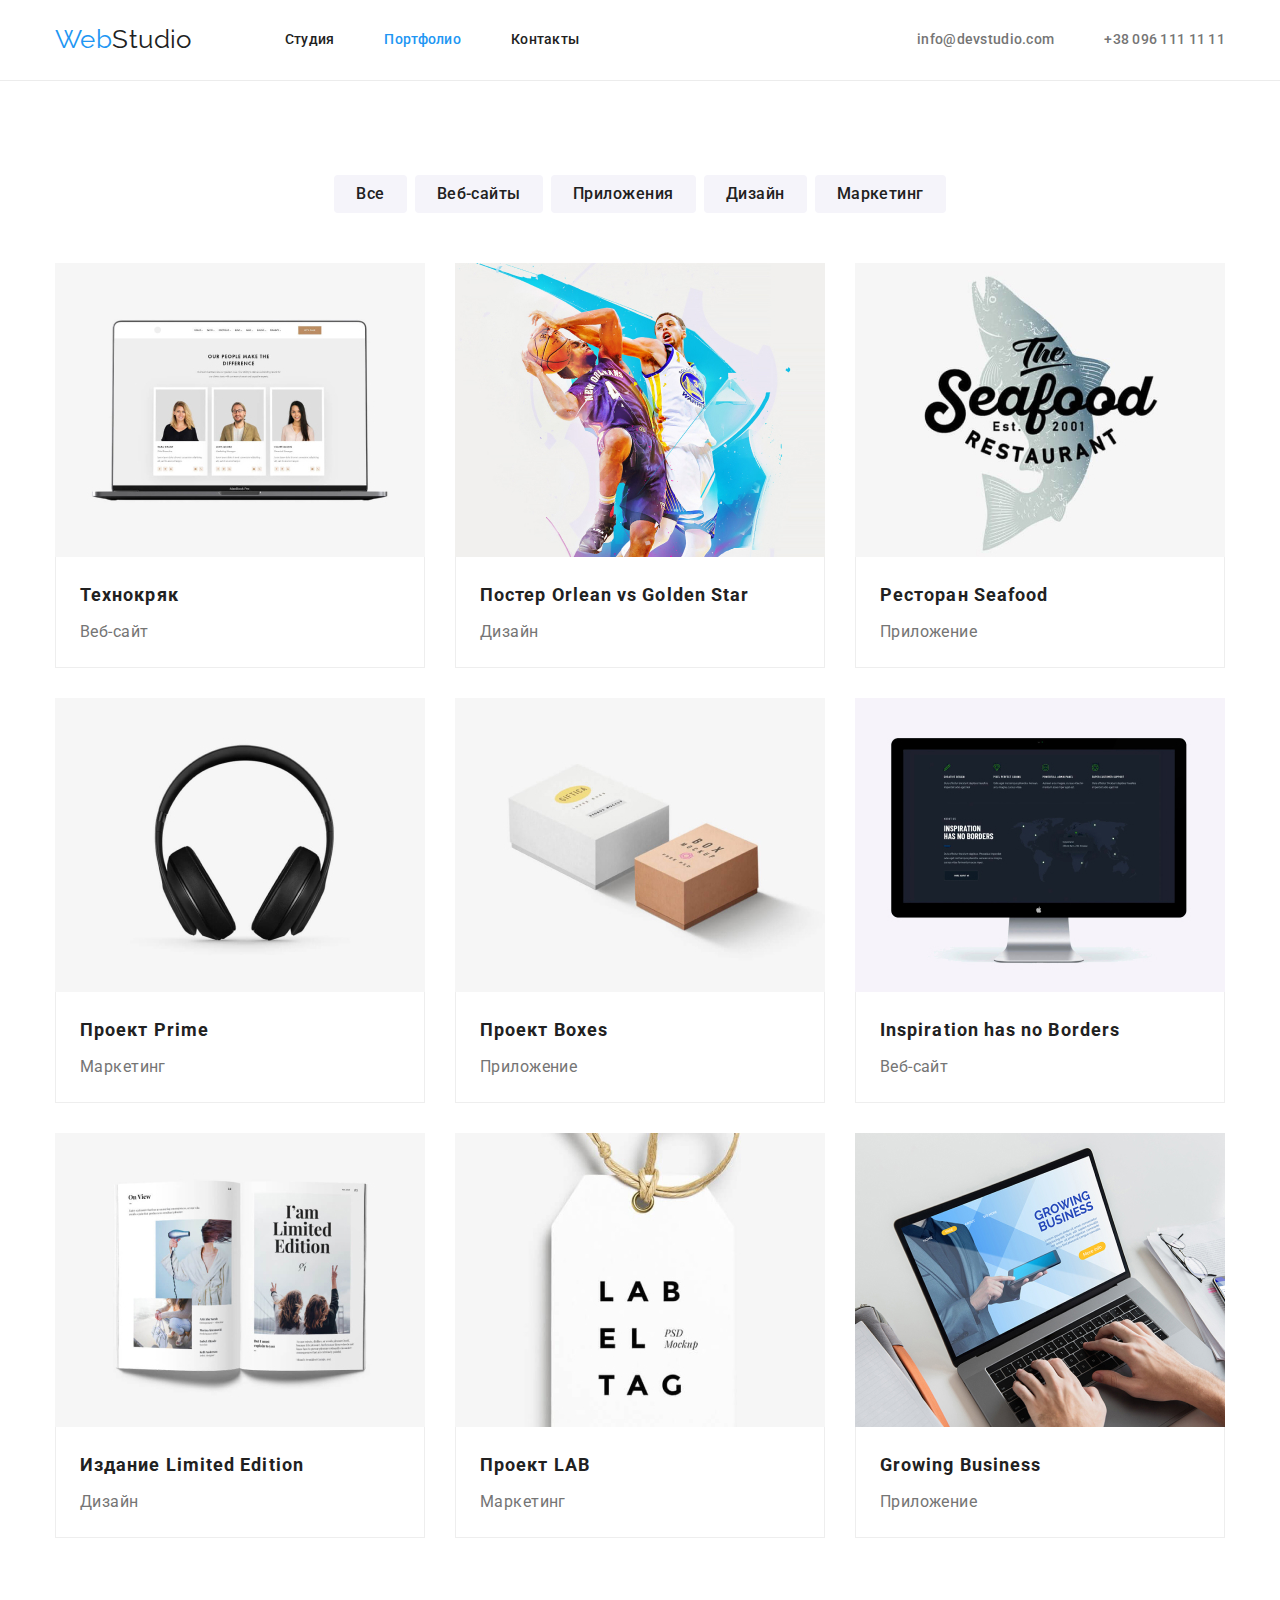
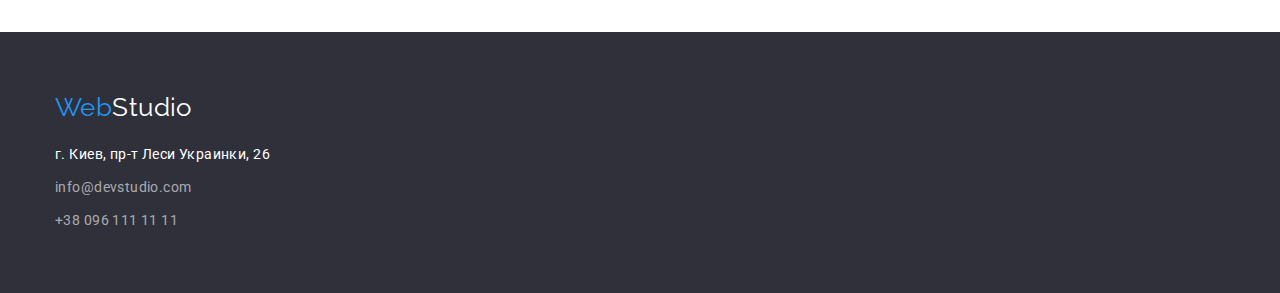
==== portfolio.html @ 444cf95f "Добавляет материалы с 3 дз плюс БЭМ" ====
<!DOCTYPE html>
<html lang="en">
  <head>
    <meta charset="UTF-8" />
    <meta name="viewport" content="width=device-width, initial-scale=1.0" />
    <title>WebStudio</title>
    <link
      href="https://fonts.googleapis.com/css2?family=Raleway:wght@700&family=Roboto:wght@400;500;700;900&display=swap"
      rel="stylesheet"
    />
    <link
      rel="stylesheet"
      href="https://cdnjs.cloudflare.com/ajax/libs/modern-normalize/1.0.0/modern-normalize.min.css"
    />
    <link rel="stylesheet" href="./css/common.css" />
    <link rel="stylesheet" href="./css/portfolio.css" />
  </head>
  <body>
    <!-- Шапка сайта -->
    <header class="header">
      <div class="container header__container">
        <a href="./index.html" class="logo logo__header">
          Web<span class="logo--dark">Studio</span>
        </a>
        <nav>
          <ul class="site-nav">
            <li class="site-nav__item">
              <a href="./index.html" class="site-nav__link">Студия</a>
            </li>
            <li class="site-nav__item">
              <a
                href="./portfolio.html"
                class="site-nav__link site-nav__link--current"
                >Портфолио</a
              >
            </li>
            <li class="site-nav__item">
              <a href="" class="site-nav__link">Контакты</a>
            </li>
          </ul>
        </nav>
        <ul class="contacts">
          <li class="contacts__item">
            <a href="mailto:info@devstudio.com" class="contacts__link"
              >info@devstudio.com</a
            >
          </li>
          <li class="item">
            <a href="tel:+380961111111" class="contacts__link"
              >+38 096 111 11 11</a
            >
          </li>
        </ul>
      </div>
    </header>

    <!-- Портфолио -->
    <main>
      <section class="section portfolio">
        <div class="container">
          <!-- Фильтр -->

          <ul class="filter-list">
            <li class="filter-list__item">
              <button class="button filter-list__button" type="button">
                Все
              </button>
            </li>
            <li class="filter-list__item">
              <button class="button filter-list__button" type="button">
                Веб-сайты
              </button>
            </li>
            <li class="filter-list__item">
              <button class="button filter-list__button" type="button">
                Приложения
              </button>
            </li>
            <li class="filter-list__item">
              <button class="button filter-list__button" type="button">
                Дизайн
              </button>
            </li>
            <li class="filter-list__item">
              <button class="button filter-list__button" type="button">
                Маркетинг
              </button>
            </li>
          </ul>

          <!-- Список проектов -->

          <ul class="project-list">
            <li class="project-list__item">
              <a href="" class="project-list__link">
                <img
                  src="./images/portfolio(1).jpg"
                  alt="Технокряк"
                  width="370"
                  height="294"
                />
                <div class="project-list__meta">
                  <h2 class="project-list__title">Технокряк</h2>
                  <p class="project-list__text">Веб-сайт</p>
                </div>
              </a>
            </li>
            <li class="project-list__item">
              <a href="" class="project-list__link">
                <img
                  src="./images/portfolio(2).jpg"
                  alt="Постер New Orlean vs Golden Star"
                  width="370"
                  height="294"
                />
                <div class="project-list__meta">
                  <h2 class="project-list__title">
                    Постер <span lang="en">Orlean vs Golden Star</span>
                  </h2>
                  <p class="project-list__text">Дизайн</p>
                </div>
              </a>
            </li>
            <li class="project-list__item">
              <a href="" class="project-list__link">
                <img
                  src="./images/portfolio(3).jpg"
                  alt="Ресторан Seafood"
                  width="370"
                  height="294"
                />
                <div class="project-list__meta">
                  <h2 class="project-list__title">
                    Ресторан <span lang="en">Seafood</span>
                  </h2>
                  <p class="project-list__text">Приложение</p>
                </div>
              </a>
            </li>
            <li class="project-list__item">
              <a href="" class="project-list__link">
                <img
                  src="./images/portfolio(4).jpg"
                  alt="Проект Prime"
                  width="370"
                  height="294"
                />
                <div class="project-list__meta">
                  <h2 class="project-list__title">
                    Проект <span lang="en">Prime</span>
                  </h2>
                  <p class="project-list__text">Маркетинг</p>
                </div>
              </a>
            </li>
            <li class="project-list__item">
              <a href="" class="project-list__link">
                <img
                  src="./images/portfolio(5).jpg"
                  alt="Проект Boxes"
                  width="370"
                  height="294"
                />
                <div class="project-list__meta">
                  <h2 class="project-list__title">
                    Проект <span lang="en">Boxes</span>
                  </h2>
                  <p class="project-list__text">Приложение</p>
                </div>
              </a>
            </li>
            <li class="project-list__item">
              <a href="" class="project-list__link">
                <img
                  src="./images/portfolio(6).jpg"
                  alt="Inspiration has no Borders"
                  width="370"
                  height="294"
                />
                <div class="project-list__meta">
                  <h2 class="project-list__title" lang="en">
                    Inspiration has no Borders
                  </h2>
                  <p class="project-list__text">Веб-сайт</p>
                </div>
              </a>
            </li>
            <li class="project-list__item">
              <a href="" class="project-list__link">
                <img
                  src="./images/portfolio(7).jpg"
                  alt="Издание Limited Edition"
                  width="370"
                  height="294"
                />
                <div class="project-list__meta">
                  <h2 class="project-list__title">
                    Издание <span lang="en">Limited Edition</span>
                  </h2>
                  <p class="project-list__text">Дизайн</p>
                </div>
              </a>
            </li>
            <li class="project-list__item">
              <a href="" class="project-list__link">
                <img
                  src="./images/portfolio(8).jpg"
                  alt="Проект LAB"
                  width="370"
                  height="294"
                />
                <div class="project-list__meta">
                  <h2 class="project-list__title">Проект LAB</h2>
                  <p class="project-list__text">Маркетинг</p>
                </div>
              </a>
            </li>
            <li class="project-list__item">
              <a href="" class="project-list__link">
                <img
                  src="./images/portfolio(9).jpg"
                  alt="Growing Business"
                  width="370"
                  height="294"
                />
                <div class="project-list__meta">
                  <h2 class="project-list__title" lang="en">
                    Growing Business
                  </h2>
                  <p class="project-list__text">Приложение</p>
                </div>
              </a>
            </li>
          </ul>
        </div>
      </section>
    </main>

    <!-- Подвал сайта -->
    <footer class="footer">
      <div class="container footer__container">
        <a href="./index.html" class="logo logo__footer">
          Web<span class="logo--light">Studio</span>
        </a>
        <address class="address">
          <ul>
            <li class="address__item">г. Киев, пр-т Леси Украинки, 26</li>
            <li class="address__item">
              <a href="mailto:info@devstudio.com" class="address__link"
                >info@devstudio.com</a
              >
            </li>
            <li class="address__item">
              <a href="tel:+380961111111" class="address__link"
                >+38 096 111 11 11</a
              >
            </li>
          </ul>
        </address>
      </div>
    </footer>
  </body>
</html>
---- css/common.css ----
/* цвет основного текста #757575 */
/* вторичный цвет текста (цвет заголовков) #212121 */
/* акцент #2196F3 */
/* цвет ссылок в адресе rgba(255, 255, 255, 0.6) */
/* основной цвет фона #FFFFFF */
/* вторичный цвет фона #F5F4FA */
/* цвет акцентов фота #2F303A */
/* основной цвет бордера в портфолио #EEEEEE */
/* вторичный цвет бордера в портфолио #ECECEC */

:root {
  --primary-text-color: #757575;
  --title-text-color: #212121;
  --accent-color: #2196f3;
  --primary-white-color: #ffffff;
  --secondary-bg-color: #f5f4fa;
  --accent-bg-color: #2f303a;
  --primary-border-color: #eeeeee;
  --secondary-border-color: #ececec;
}

body {
  background-color: var(--primary-white-color);

  color: var(--primary-text-color);
  font-family: Roboto, sans-serif;
  letter-spacing: 0.03em;
  font-size: 14px;
  line-height: 1.71;
}

ul {
  padding: 0;
  margin: 0;
  list-style: none;
}

img {
  display: block;
  max-width: 100%;
  height: auto;
}

.visually-hidden {
  position: absolute;
  width: 1px;
  height: 1px;
  margin: -1px;
  border: 0;
  padding: 0;
  clip: rect(0 0 0 0);
  overflow: hidden;
}

.container {
  margin-top: 0;
  margin-bottom: 0;
  margin-left: auto;
  margin-right: auto;
  width: 1200px;
  padding: 0 15px;

  /* outline: 2px solid tomato; */
}

/* .section {
  outline: 1px dotted turquoise;
} */

/* Button */
.button {
  display: inline-block;
  border-radius: 4px;
  border: none;

  color: var(--primary-white-color);
  background-color: var(--accent-color);
  font-family: inherit;

  font-weight: 700;
  font-size: 16px;
  line-height: 1.87;
  letter-spacing: 0.06em;
  text-align: center;
}

/* Page header */

.header {
  border-bottom: 1px solid var(--secondary-border-color);
}

.header__container {
  display: flex;
  align-items: center;
}

/* Logo */
.logo {
  color: var(--accent-color);

  font-family: Raleway, sans-serif;
  font-size: 26px;
  line-height: 1.2;
  text-decoration: none;
}

.logo__header {
  margin-right: 93px;
}

.logo--dark {
  color: var(--title-text-color);
}

.logo--light {
  color: var(--primary-white-color);
}

/* Site nav */

.site-nav {
  display: flex;
}

.site-nav__item:not(:last-child) {
  margin-right: 50px;
}

.site-nav__link {
  display: block;
  padding-top: 32px;
  padding-bottom: 32px;

  color: var(--title-text-color);
  font-weight: 500;
  font-size: 14px;
  line-height: 1.14;
  letter-spacing: 0.02em;
  text-decoration: none;
}

.site-nav__link:hover,
.site-nav__link:focus {
  color: var(--accent-color);
}

.site-nav__link--current {
  color: var(--accent-color);
}

/* Contacts */

.contacts {
  display: flex;
  margin-left: auto;
}

.contacts__item:not(:last-child) {
  margin-right: 50px;
}

.contacts__link {
  display: block;
  padding-top: 32px;
  padding-bottom: 32px;

  color: var(--primary-text-color);
  font-weight: 500;
  font-size: 14px;
  line-height: 1.14;
  letter-spacing: 0.02em;
  text-decoration: none;
}

.contacts__link:hover,
.contacts__link:focus {
  color: var(--accent-color);
}

/* Footer */

.footer {
  padding-top: 60px;
  padding-bottom: 60px;

  background-color: var(--accent-bg-color);
}

.logo__footer {
  display: inline-block;
  margin-bottom: 20px;
}

.address {
  color: var(--primary-white-color);
  font-style: normal;
  font-size: 14px;
  line-height: 1.71;
}

.address__link {
  color: rgba(255, 255, 255, 0.6);
  font-size: 14px;
  line-height: 1.71;
  text-decoration: none;
}
.address__item:not(:last-child) {
  margin-bottom: 9px;
}
---- css/portfolio.css ----
.portfolio {
  padding-top: 94px;
  padding-bottom: 94px;
}

/* Filtr */

.filter-list {
  display: flex;
  justify-content: center;
  margin-bottom: 50px;
}

.filter-list__item:not(:last-child) {
  margin-right: 8px;
}

.filter-list__button {
  padding: 6px 22px;

  color: var(--title-text-color);
  background-color: var(--secondary-bg-color);
  font-weight: 500;
  font-size: 16px;
  line-height: 1.62;
  letter-spacing: 0.03em;
}

.filter-list__button:hover,
.filter-list__button:focus {
  color: var(--primary-white-color);
  background-color: var(--accent-color);
  box-shadow: 0px 3px 1px rgba(0, 0, 0, 0.1), 0px 1px 2px rgba(0, 0, 0, 0.08),
    0px 2px 2px rgba(0, 0, 0, 0.12);
}

/* Projects */

.project-list {
  display: flex;
  flex-wrap: wrap;
}

.project-list__item {
  flex-basis: calc((100% - 2 * 30px) / 3);
}

.project-list__item:not(:nth-child(3n)) {
  margin-right: 30px;
}

.project-list__item:not(:nth-last-child(-n + 3)) {
  margin-bottom: 30px;
}

.project-list__link {
  color: inherit;
  text-decoration: none;
  display: block;
}

.project-list__meta {
  padding: 20px 24px;
  border-right: 1px solid var(--primary-border-color);
  border-bottom: 1px solid var(--primary-border-color);
  border-left: 1px solid var(--primary-border-color);
}

.project-list__title {
  margin-top: 0;
  margin-bottom: 4px;
  color: var(--title-text-color);
  font-weight: 700;
  font-size: 18px;
  line-height: 2;
  letter-spacing: 0.06em;
}

.project-list__text {
  margin-top: 0;
  margin-bottom: 0;
  font-size: 16px;
  line-height: 1.87;
}
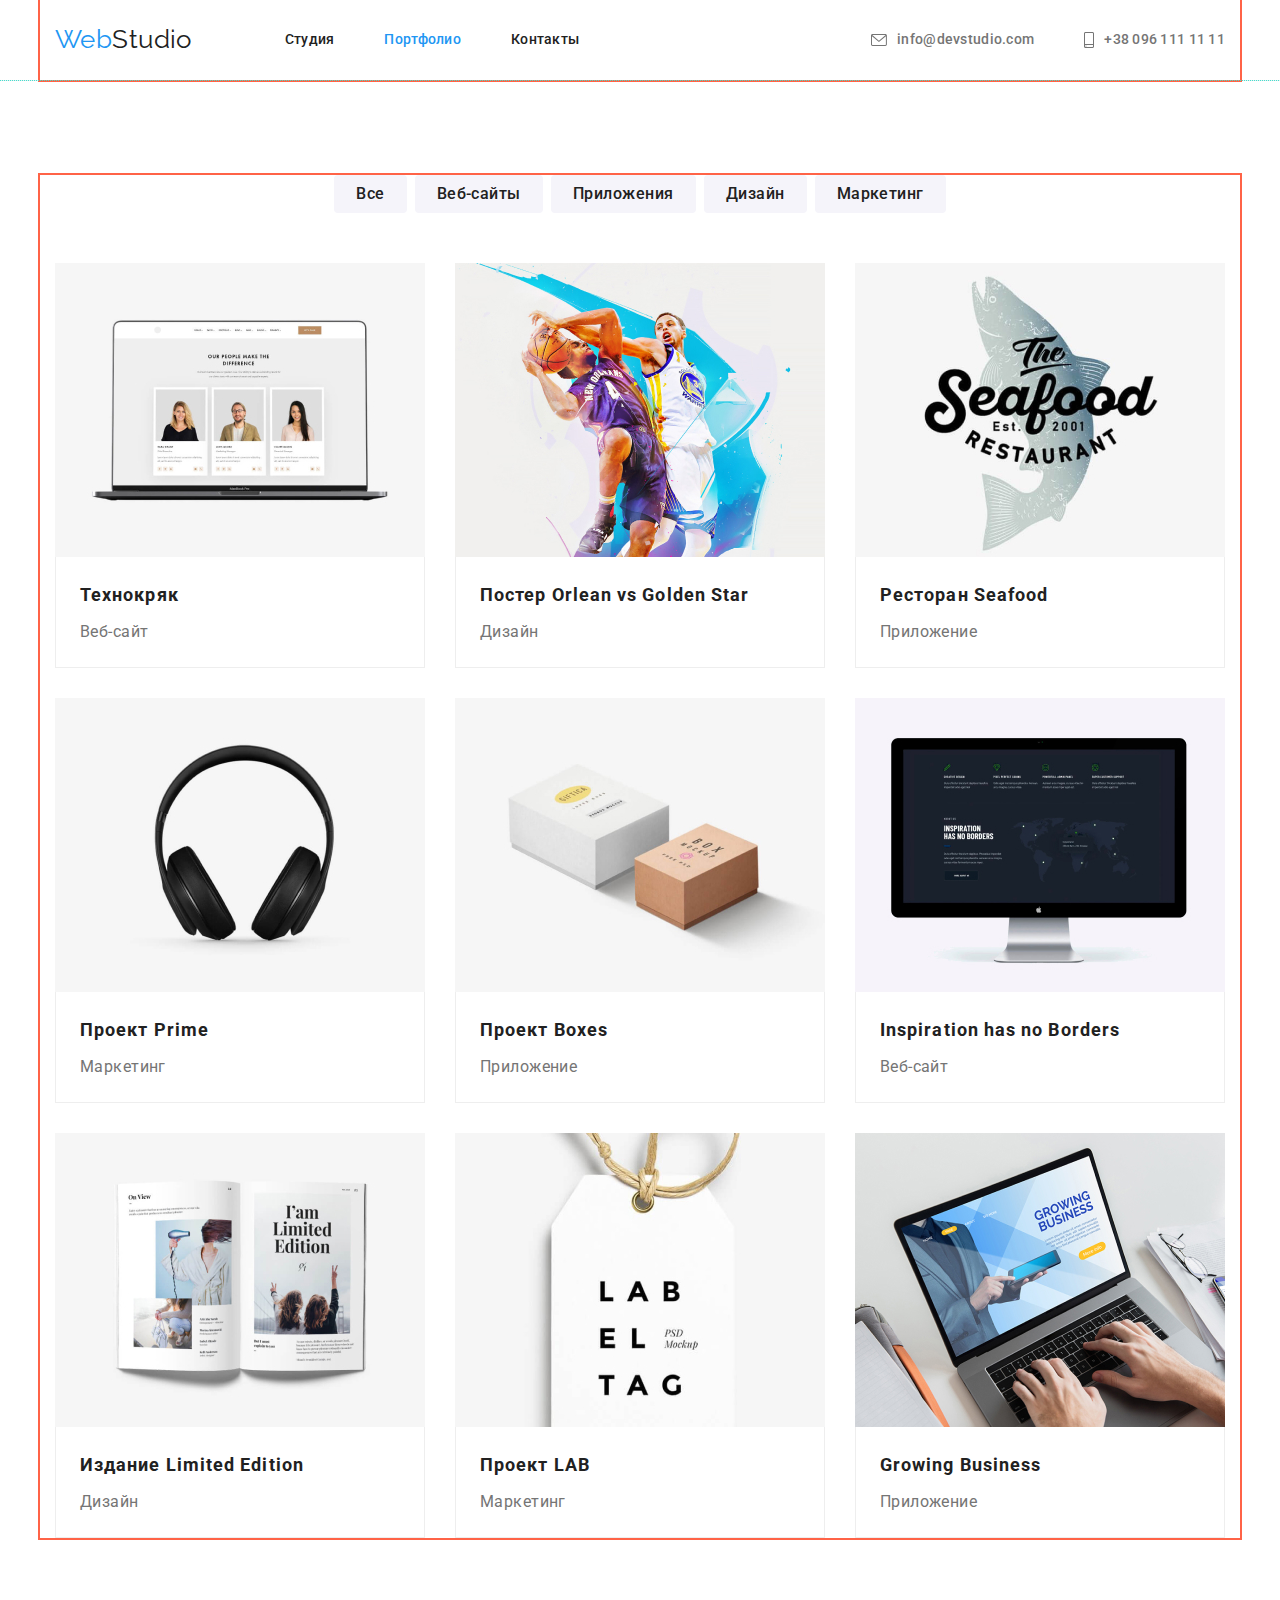
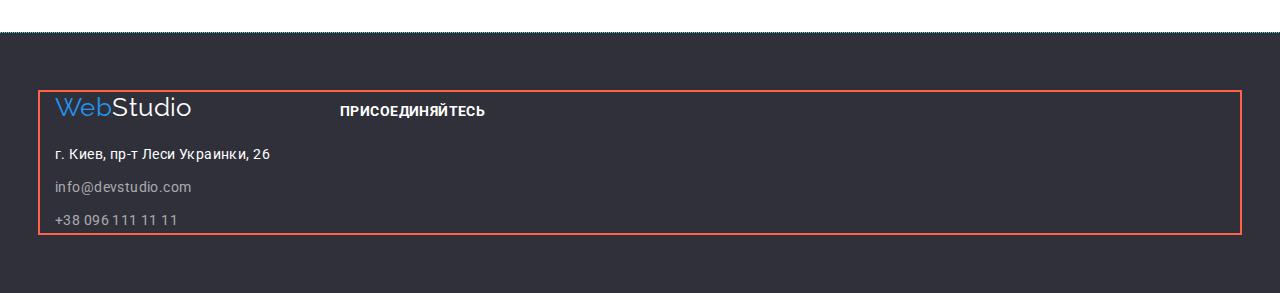
==== commit 0f333ca0: "Добавляет спрайт для всех иконок. Добавляет иконки в шапке" ====
--- a/portfolio.html
+++ b/portfolio.html
@@ -41,13 +41,23 @@
         </nav>
         <ul class="contacts">
           <li class="contacts__item">
-            <a href="mailto:info@devstudio.com" class="contacts__link"
-              >info@devstudio.com</a
+            <a
+              href="mailto:info@devstudio.com"
+              class="contacts__link contacts__link--email"
+              ><svg class="contacts__icon" width="16" height="12">
+                <use href="./images/sprite.svg#envelope"></use>
+              </svg>
+              info@devstudio.com</a
             >
           </li>
           <li class="item">
-            <a href="tel:+380961111111" class="contacts__link"
-              >+38 096 111 11 11</a
+            <a
+              href="tel:+380961111111"
+              class="contacts__link contacts__link--tel"
+              ><svg class="contacts__icon" width="10" height="16">
+                <use href="./images/sprite.svg#smartphone"></use>
+              </svg>
+              +38 096 111 11 11</a
             >
           </li>
         </ul>
@@ -56,7 +66,7 @@
 
     <!-- Портфолио -->
     <main>
-      <section class="section portfolio">
+      <section class="section">
         <div class="container">
           <!-- Фильтр -->
 
@@ -239,24 +249,55 @@
     <!-- Подвал сайта -->
     <footer class="footer">
       <div class="container footer__container">
-        <a href="./index.html" class="logo logo__footer">
-          Web<span class="logo--light">Studio</span>
-        </a>
-        <address class="address">
-          <ul>
-            <li class="address__item">г. Киев, пр-т Леси Украинки, 26</li>
-            <li class="address__item">
-              <a href="mailto:info@devstudio.com" class="address__link"
-                >info@devstudio.com</a
-              >
-            </li>
-            <li class="address__item">
-              <a href="tel:+380961111111" class="address__link"
-                >+38 096 111 11 11</a
-              >
+        <div class="footer__contacts">
+          <a href="./index.html" class="logo logo__footer">
+            Web<span class="logo--light">Studio</span>
+          </a>
+          <address class="address">
+            <ul>
+              <li class="address__item">г. Киев, пр-т Леси Украинки, 26</li>
+              <li class="address__item">
+                <a href="mailto:info@devstudio.com" class="address__link"
+                  >info@devstudio.com</a
+                >
+              </li>
+              <li class="address__item">
+                <a href="tel:+380961111111" class="address__link"
+                  >+38 096 111 11 11</a
+                >
+              </li>
+            </ul>
+          </address>
+        </div>
+        <div class="social-networks">
+          <b class="social-networks__title">Присоединяйтесь</b>
+          <ul class="social-networks__list">
+            <li class="social-networks__item">
+              <a
+                class="social-networks__link social-networks__link--instagram"
+                href="https://www.instagram.com/"
+              ></a>
+            </li>
+            <li class="social-networks__item">
+              <a
+                class="social-networks__link social-networks__link--twitter"
+                href="https://twitter.com/"
+              ></a>
+            </li>
+            <li class="social-networks__item">
+              <a
+                class="social-networks__link social-networks__link--facebook"
+                href="https://www.facebook.com/"
+              ></a>
+            </li>
+            <li class="social-networks__item--linkedin">
+              <a
+                class="social-networks__link social-networks__link--linkedin"
+                href="https://www.linkedin.com/"
+              ></a>
             </li>
           </ul>
-        </address>
+        </div>
       </div>
     </footer>
   </body>
--- a/css/common.css
+++ b/css/common.css
@@ -7,6 +7,7 @@
 /* цвет акцентов фота #2F303A */
 /* основной цвет бордера в портфолио #EEEEEE */
 /* вторичный цвет бордера в портфолио #ECECEC */
+/* цвет фона героя #C4C4C4 */
 
 :root {
   --primary-text-color: #757575;
@@ -17,6 +18,7 @@
   --accent-bg-color: #2f303a;
   --primary-border-color: #eeeeee;
   --secondary-border-color: #ececec;
+  --hero-color: #c4c4c4;
 }
 
 body {
@@ -60,12 +62,15 @@
   width: 1200px;
   padding: 0 15px;
 
-  /* outline: 2px solid tomato; */
-}
-
-/* .section {
+  outline: 2px solid tomato;
+}
+
+.section {
+  padding-top: 94px;
+  padding-bottom: 94px;
+
   outline: 1px dotted turquoise;
-} */
+}
 
 /* Button */
 .button {
@@ -161,7 +166,10 @@
 }
 
 .contacts__link {
-  display: block;
+  /* display: block; */
+  display: flex;
+  align-items: center;
+
   padding-top: 32px;
   padding-bottom: 32px;
 
@@ -173,9 +181,15 @@
   text-decoration: none;
 }
 
+.contacts__icon {
+  margin-right: 10px;
+}
+
 .contacts__link:hover,
 .contacts__link:focus {
   color: var(--accent-color);
+  --color-envelope: var(--accent-color);
+  --color-smartphone: var(--accent-color);
 }
 
 /* Footer */
@@ -187,6 +201,15 @@
   background-color: var(--accent-bg-color);
 }
 
+.footer__container {
+  display: flex;
+  align-items: baseline;
+}
+
+.footer__contacts {
+  margin-right: 70px;
+}
+
 .logo__footer {
   display: inline-block;
   margin-bottom: 20px;
@@ -208,3 +231,79 @@
 .address__item:not(:last-child) {
   margin-bottom: 9px;
 }
+
+.social-networks {
+}
+
+.social-networks__title {
+  display: block;
+  margin-bottom: 20px;
+
+  text-transform: uppercase;
+  line-height: 1.14;
+  color: var(--primary-white-color);
+}
+
+.social-networks__list {
+  display: flex;
+}
+
+.social-networks__item:not(:last-child) {
+  margin-right: 10px;
+}
+
+/* .social-networks__link {
+  display: inline-block;
+  width: 44px;
+  height: 44px;
+  border-radius: 50%;
+  background-color: rgba(255, 255, 255, 0.1);
+  background-repeat: no-repeat;
+  background-position: center;
+}
+
+.social-networks__link:hover {
+  background-color: var(--accent-color);
+}
+
+.social-networks__link--instagram {
+  background-image: url('../images/instagram-white.svg');
+}
+
+.social-networks__link--twitter {
+  background-image: url('../images/twitter-white.svg');
+}
+
+.social-networks__link--facebook {
+  background-image: url('../images/facebook-white.svg');
+}
+
+.social-networks__link--linkedin {
+  background-image: url('../images/linkedin-white.svg');
+} */
+
+/* .action {
+  display: flex;
+  padding: 0;
+  margin: 0;
+  outline: 1px solid black;
+  list-style: none;
+}
+.test {
+  width: 44px;
+  height: 44px;
+  background-color: #fff;
+  border-radius: 50%;
+  padding: 0;
+  border: none;
+}
+.test-icon {
+  fill: #afb1b8;
+  width: 20px;
+  height: 20px;
+}
+
+.test:hover {
+  background-color: #2196f3;
+  --color2: #fff;
+} */
--- a/css/portfolio.css
+++ b/css/portfolio.css
@@ -1,8 +1,3 @@
-.portfolio {
-  padding-top: 94px;
-  padding-bottom: 94px;
-}
-
 /* Filtr */
 
 .filter-list {
@@ -53,6 +48,11 @@
   margin-bottom: 30px;
 }
 
+.project-list__item:hover {
+  box-shadow: 0px 1px 1px rgba(0, 0, 0, 0.12), 0px 4px 4px rgba(0, 0, 0, 0.06),
+    1px 4px 6px rgba(0, 0, 0, 0.16);
+}
+
 .project-list__link {
   color: inherit;
   text-decoration: none;
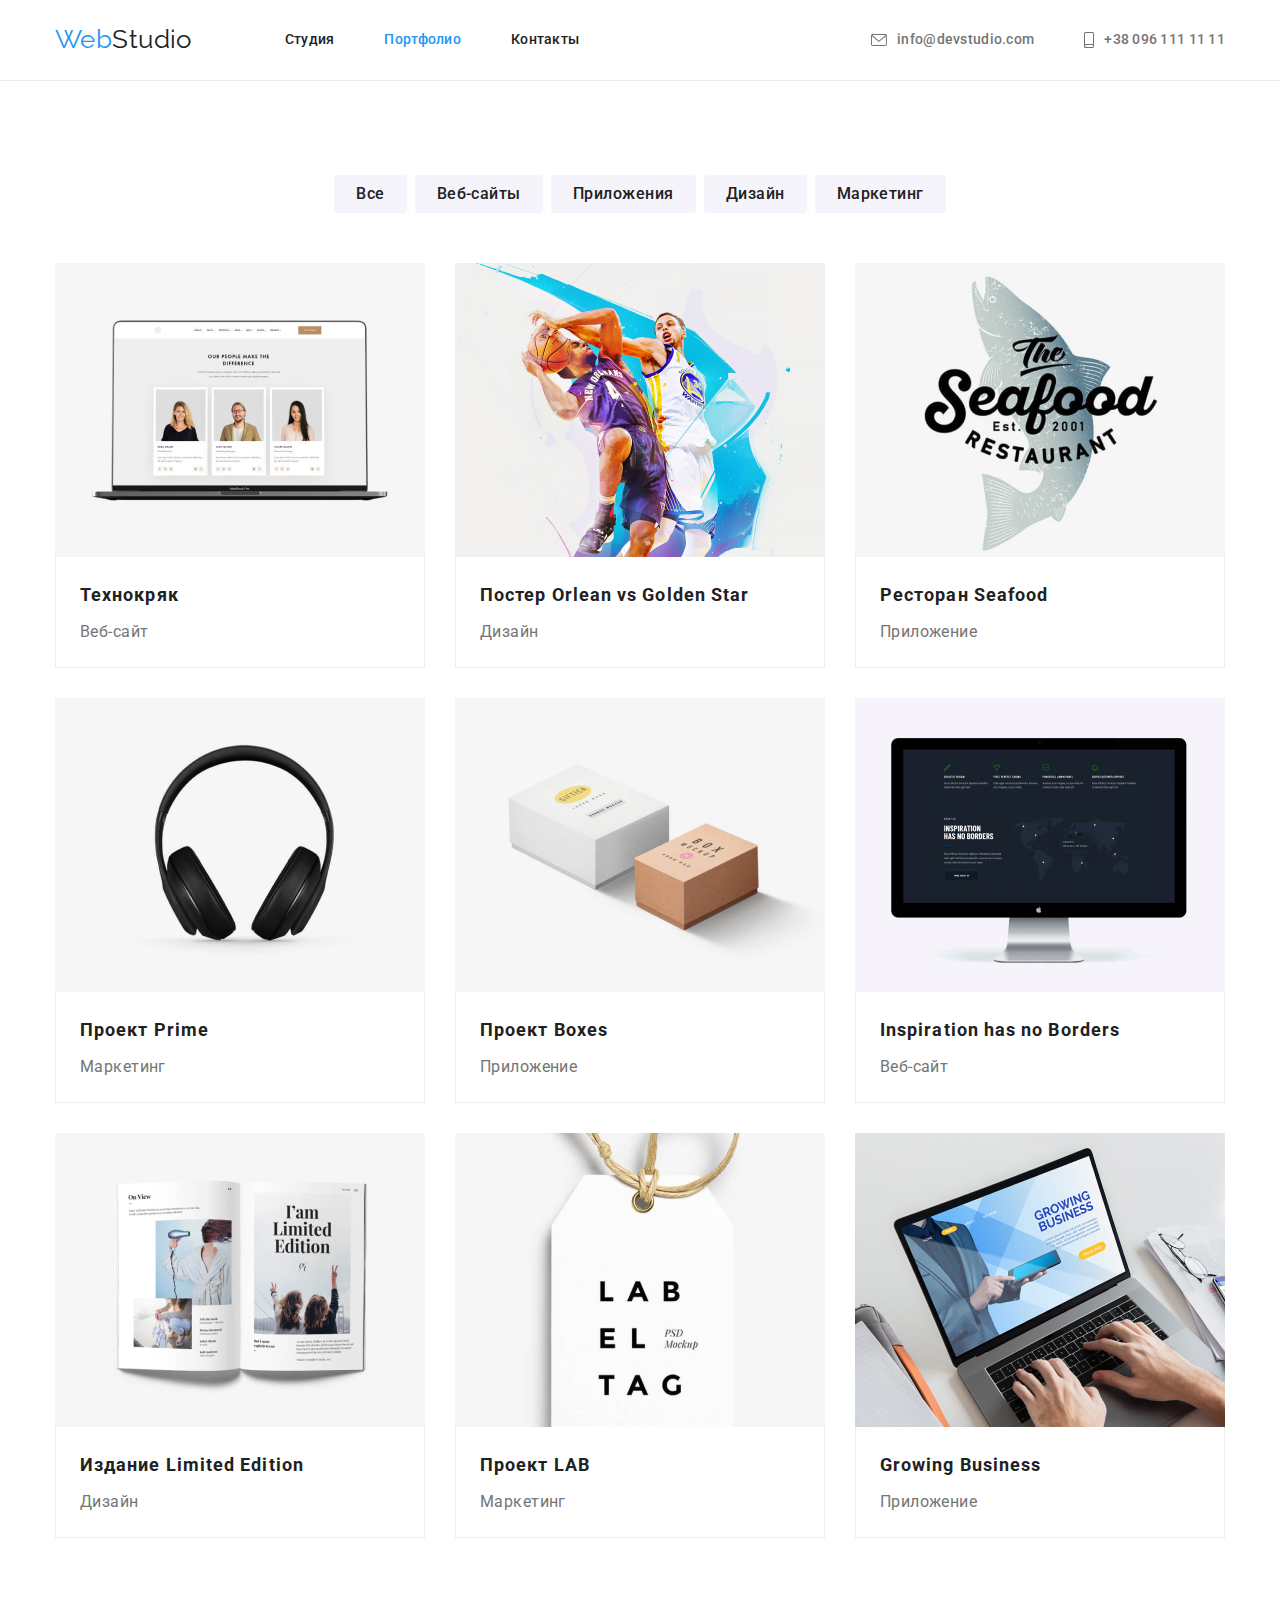
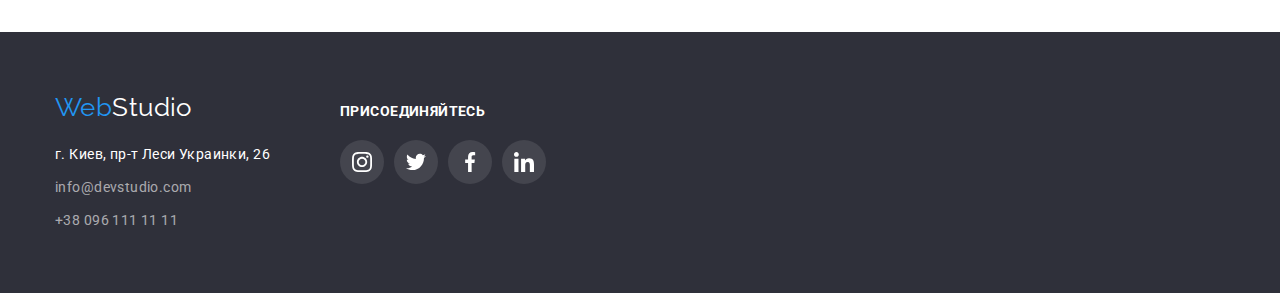
==== commit e17e47bb: "Добавляет иконки" ====
--- a/portfolio.html
+++ b/portfolio.html
@@ -22,11 +22,13 @@
         <a href="./index.html" class="logo logo__header">
           Web<span class="logo--dark">Studio</span>
         </a>
+
         <nav>
           <ul class="site-nav">
             <li class="site-nav__item">
               <a href="./index.html" class="site-nav__link">Студия</a>
             </li>
+
             <li class="site-nav__item">
               <a
                 href="./portfolio.html"
@@ -34,11 +36,13 @@
                 >Портфолио</a
               >
             </li>
+
             <li class="site-nav__item">
               <a href="" class="site-nav__link">Контакты</a>
             </li>
           </ul>
         </nav>
+
         <ul class="contacts">
           <li class="contacts__item">
             <a
@@ -50,6 +54,7 @@
               info@devstudio.com</a
             >
           </li>
+
           <li class="item">
             <a
               href="tel:+380961111111"
@@ -76,21 +81,25 @@
                 Все
               </button>
             </li>
+
             <li class="filter-list__item">
               <button class="button filter-list__button" type="button">
                 Веб-сайты
               </button>
             </li>
+
             <li class="filter-list__item">
               <button class="button filter-list__button" type="button">
                 Приложения
               </button>
             </li>
+
             <li class="filter-list__item">
               <button class="button filter-list__button" type="button">
                 Дизайн
               </button>
             </li>
+
             <li class="filter-list__item">
               <button class="button filter-list__button" type="button">
                 Маркетинг
@@ -115,6 +124,7 @@
                 </div>
               </a>
             </li>
+
             <li class="project-list__item">
               <a href="" class="project-list__link">
                 <img
@@ -131,6 +141,7 @@
                 </div>
               </a>
             </li>
+
             <li class="project-list__item">
               <a href="" class="project-list__link">
                 <img
@@ -147,6 +158,7 @@
                 </div>
               </a>
             </li>
+
             <li class="project-list__item">
               <a href="" class="project-list__link">
                 <img
@@ -163,6 +175,7 @@
                 </div>
               </a>
             </li>
+
             <li class="project-list__item">
               <a href="" class="project-list__link">
                 <img
@@ -179,6 +192,7 @@
                 </div>
               </a>
             </li>
+
             <li class="project-list__item">
               <a href="" class="project-list__link">
                 <img
@@ -195,6 +209,7 @@
                 </div>
               </a>
             </li>
+
             <li class="project-list__item">
               <a href="" class="project-list__link">
                 <img
@@ -211,6 +226,7 @@
                 </div>
               </a>
             </li>
+
             <li class="project-list__item">
               <a href="" class="project-list__link">
                 <img
@@ -225,6 +241,7 @@
                 </div>
               </a>
             </li>
+
             <li class="project-list__item">
               <a href="" class="project-list__link">
                 <img
@@ -269,32 +286,73 @@
             </ul>
           </address>
         </div>
+
         <div class="social-networks">
           <b class="social-networks__title">Присоединяйтесь</b>
+
           <ul class="social-networks__list">
             <li class="social-networks__item">
               <a
-                class="social-networks__link social-networks__link--instagram"
+                class="social-networks__link social-networks__link--footer"
                 href="https://www.instagram.com/"
-              ></a>
-            </li>
+                aria-label="Instagram"
+              >
+                <svg
+                  class="social-networks__icon social-networks__icon--footer"
+                  width="20"
+                  height="20"
+                >
+                  <use href="./images/sprite.svg#instagram"></use>
+                </svg>
+              </a>
+            </li>
+
             <li class="social-networks__item">
               <a
-                class="social-networks__link social-networks__link--twitter"
+                class="social-networks__link social-networks__link--footer"
                 href="https://twitter.com/"
-              ></a>
-            </li>
+                aria-label="Twitter"
+              >
+                <svg
+                  class="social-networks__icon social-networks__icon--footer"
+                  width="20"
+                  height="20"
+                >
+                  <use href="./images/sprite.svg#twitter"></use>
+                </svg>
+              </a>
+            </li>
+
             <li class="social-networks__item">
               <a
-                class="social-networks__link social-networks__link--facebook"
+                class="social-networks__link social-networks__link--footer"
                 href="https://www.facebook.com/"
-              ></a>
-            </li>
+                aria-label="Facebook"
+              >
+                <svg
+                  class="social-networks__icon social-networks__icon--footer"
+                  width="20"
+                  height="20"
+                >
+                  <use href="./images/sprite.svg#facebook"></use>
+                </svg>
+              </a>
+            </li>
+
             <li class="social-networks__item--linkedin">
               <a
-                class="social-networks__link social-networks__link--linkedin"
+                class="social-networks__link social-networks__link--footer"
                 href="https://www.linkedin.com/"
-              ></a>
+                aria-label="Linkedin"
+              >
+                <svg
+                  class="social-networks__icon social-networks__icon--footer"
+                  width="20"
+                  height="20"
+                >
+                  <use href="./images/sprite.svg#linkedin"></use>
+                </svg>
+              </a>
             </li>
           </ul>
         </div>
--- a/css/common.css
+++ b/css/common.css
@@ -8,6 +8,7 @@
 /* основной цвет бордера в портфолио #EEEEEE */
 /* вторичный цвет бордера в портфолио #ECECEC */
 /* цвет фона героя #C4C4C4 */
+/* основной цвет иконок #afb1b8 */
 
 :root {
   --primary-text-color: #757575;
@@ -19,6 +20,7 @@
   --primary-border-color: #eeeeee;
   --secondary-border-color: #ececec;
   --hero-color: #c4c4c4;
+  --primary-icon-color: #afb1b8;
 }
 
 body {
@@ -62,14 +64,14 @@
   width: 1200px;
   padding: 0 15px;
 
-  outline: 2px solid tomato;
+  /* outline: 2px solid tomato; */
 }
 
 .section {
   padding-top: 94px;
   padding-bottom: 94px;
 
-  outline: 1px dotted turquoise;
+  /* outline: 1px dotted turquoise; */
 }
 
 /* Button */
@@ -166,7 +168,6 @@
 }
 
 .contacts__link {
-  /* display: block; */
   display: flex;
   align-items: center;
 
@@ -183,6 +184,7 @@
 
 .contacts__icon {
   margin-right: 10px;
+  fill: var(--primary-text-color);
 }
 
 .contacts__link:hover,
@@ -232,9 +234,6 @@
   margin-bottom: 9px;
 }
 
-.social-networks {
-}
-
 .social-networks__title {
   display: block;
   margin-bottom: 20px;
@@ -246,64 +245,34 @@
 
 .social-networks__list {
   display: flex;
+  justify-content: center;
+}
+
+.social-networks__link {
+  display: block;
+  width: 44px;
+  height: 44px;
+  padding: 12px;
+  border-radius: 50%;
 }
 
 .social-networks__item:not(:last-child) {
   margin-right: 10px;
 }
 
-/* .social-networks__link {
-  display: inline-block;
-  width: 44px;
-  height: 44px;
-  border-radius: 50%;
+.social-networks__link {
+  fill: var(--primary-icon-color);
+}
+
+.social-networks__link:hover,
+.social-networks__link:focus {
+  background-color: var(--accent-color);
+  --color-social-networks: var(--primary-white-color);
+}
+
+.social-networks__link--footer {
   background-color: rgba(255, 255, 255, 0.1);
-  background-repeat: no-repeat;
-  background-position: center;
-}
-
-.social-networks__link:hover {
-  background-color: var(--accent-color);
-}
-
-.social-networks__link--instagram {
-  background-image: url('../images/instagram-white.svg');
-}
-
-.social-networks__link--twitter {
-  background-image: url('../images/twitter-white.svg');
-}
-
-.social-networks__link--facebook {
-  background-image: url('../images/facebook-white.svg');
-}
-
-.social-networks__link--linkedin {
-  background-image: url('../images/linkedin-white.svg');
-} */
-
-/* .action {
-  display: flex;
-  padding: 0;
-  margin: 0;
-  outline: 1px solid black;
-  list-style: none;
-}
-.test {
-  width: 44px;
-  height: 44px;
-  background-color: #fff;
-  border-radius: 50%;
-  padding: 0;
-  border: none;
-}
-.test-icon {
-  fill: #afb1b8;
-  width: 20px;
-  height: 20px;
-}
-
-.test:hover {
-  background-color: #2196f3;
-  --color2: #fff;
-} */
+}
+.social-networks__icon--footer {
+  --color-social-networks: var(--primary-white-color);
+}
--- a/css/portfolio.css
+++ b/css/portfolio.css
@@ -54,9 +54,9 @@
 }
 
 .project-list__link {
+  display: block;
   color: inherit;
   text-decoration: none;
-  display: block;
 }
 
 .project-list__meta {
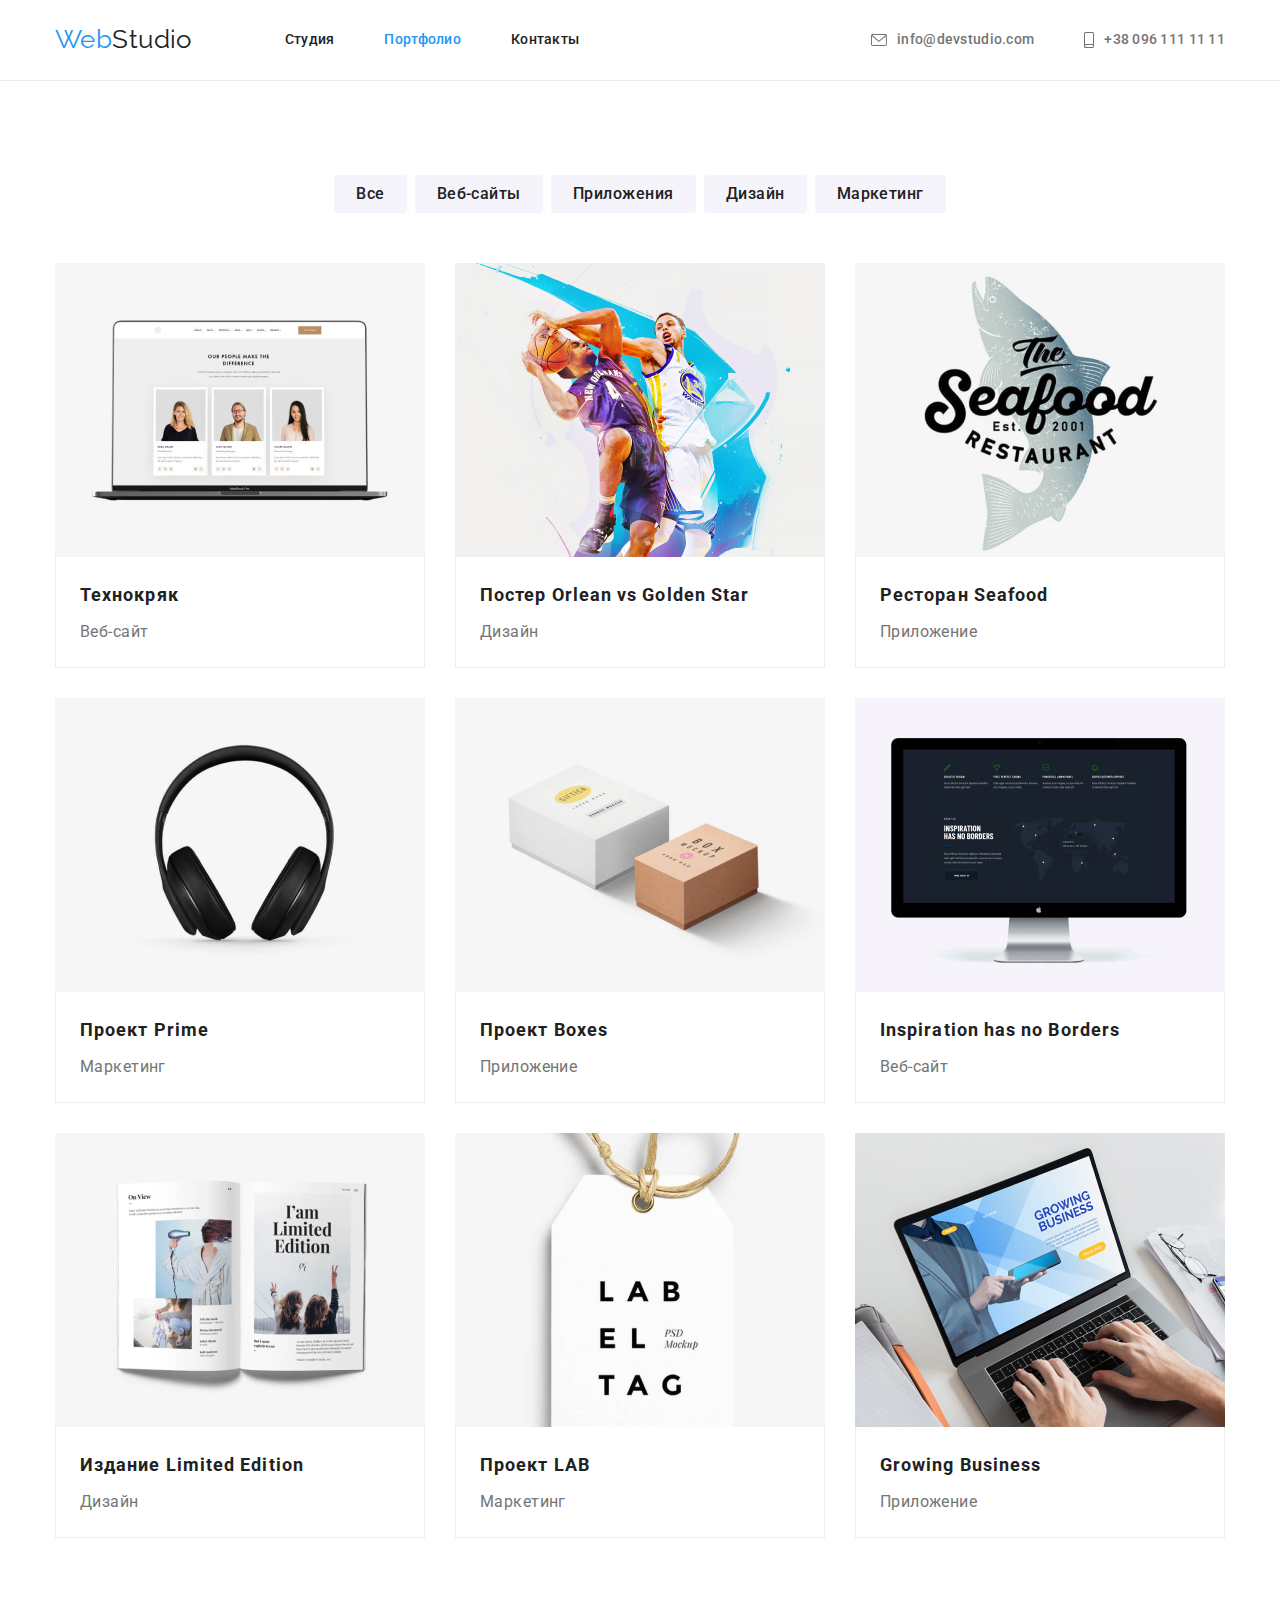
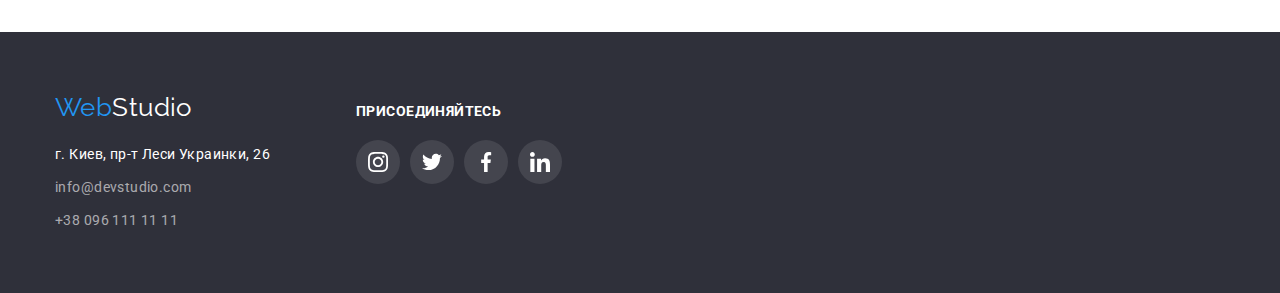
==== commit 99d4665a: "Вносит правки в стили" ====
--- a/portfolio.html
+++ b/portfolio.html
@@ -1,5 +1,5 @@
 <!DOCTYPE html>
-<html lang="en">
+<html lang="ru">
   <head>
     <meta charset="UTF-8" />
     <meta name="viewport" content="width=device-width, initial-scale=1.0" />
@@ -295,6 +295,7 @@
               <a
                 class="social-networks__link social-networks__link--footer"
                 href="https://www.instagram.com/"
+                target="_blank"
                 aria-label="Instagram"
               >
                 <svg
@@ -311,6 +312,7 @@
               <a
                 class="social-networks__link social-networks__link--footer"
                 href="https://twitter.com/"
+                target="_blank"
                 aria-label="Twitter"
               >
                 <svg
@@ -327,6 +329,7 @@
               <a
                 class="social-networks__link social-networks__link--footer"
                 href="https://www.facebook.com/"
+                target="_blank"
                 aria-label="Facebook"
               >
                 <svg
@@ -343,6 +346,7 @@
               <a
                 class="social-networks__link social-networks__link--footer"
                 href="https://www.linkedin.com/"
+                target="_blank"
                 aria-label="Linkedin"
               >
                 <svg
--- a/css/common.css
+++ b/css/common.css
@@ -57,8 +57,6 @@
 }
 
 .container {
-  margin-top: 0;
-  margin-bottom: 0;
   margin-left: auto;
   margin-right: auto;
   width: 1200px;
@@ -209,6 +207,7 @@
 }
 
 .footer__contacts {
+  width: 231px;
   margin-right: 70px;
 }
 
@@ -232,6 +231,10 @@
 }
 .address__item:not(:last-child) {
   margin-bottom: 9px;
+}
+
+.social-networks {
+  width: 206px;
 }
 
 .social-networks__title {
